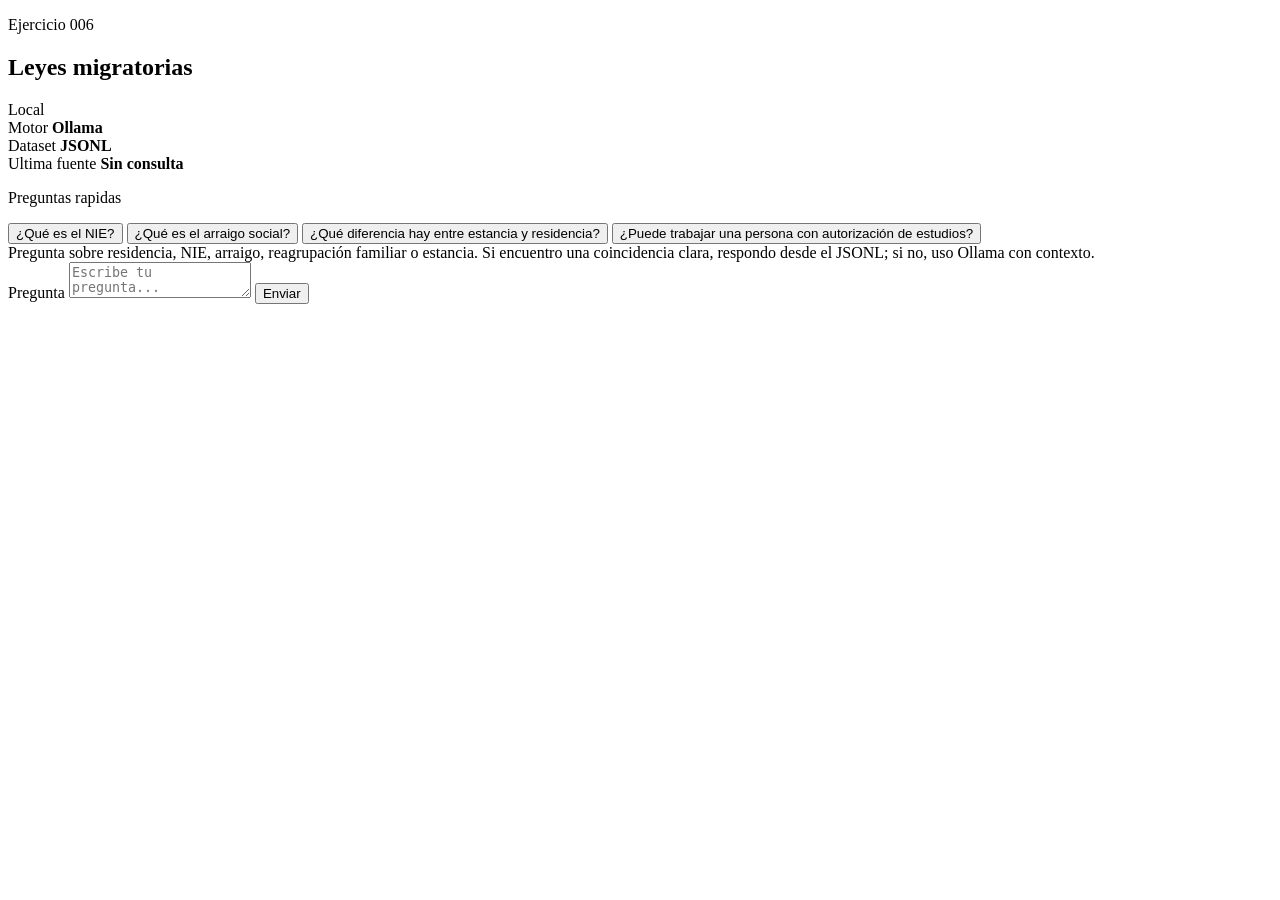
==== 006-leyes-migratorias_entrenamiento/web/index.html @ 1da41e3e "feat: entrenamdo modelo ia con RAG" ====
<!doctype html>
<html lang="es">
<head>
  <meta charset="utf-8">
  <meta name="viewport" content="width=device-width, initial-scale=1">
  <title>Consulta local de leyes migratorias</title>
  <link rel="stylesheet" href="/styles.css">
</head>
<body>
  <main class="app-shell">
    <section class="workspace" aria-label="Consulta de leyes migratorias">
      <header class="topbar">
        <div>
          <p class="eyebrow">Ejercicio 006</p>
          <h1>Leyes migratorias</h1>
        </div>
        <div class="status">
          <span class="status-dot"></span>
          <span>Local</span>
        </div>
      </header>

      <div class="content-grid">
        <aside class="side-panel" aria-label="Datos del sistema">
          <div class="metric">
            <span class="metric-label">Motor</span>
            <strong id="modelName">Ollama</strong>
          </div>
          <div class="metric">
            <span class="metric-label">Dataset</span>
            <strong id="datasetSize">JSONL</strong>
          </div>
          <div class="metric">
            <span class="metric-label">Ultima fuente</span>
            <strong id="lastSource">Sin consulta</strong>
          </div>

          <div class="quick-area">
            <p class="panel-title">Preguntas rapidas</p>
            <button class="quick-btn" type="button">¿Qué es el NIE?</button>
            <button class="quick-btn" type="button">¿Qué es el arraigo social?</button>
            <button class="quick-btn" type="button">¿Qué diferencia hay entre estancia y residencia?</button>
            <button class="quick-btn" type="button">¿Puede trabajar una persona con autorización de estudios?</button>
          </div>
        </aside>

        <section class="chat-panel" aria-label="Chat">
          <div id="chatLog" class="chat-log" aria-live="polite">
            <article class="message assistant">
              <div class="bubble">
                Pregunta sobre residencia, NIE, arraigo, reagrupación familiar o estancia. Si encuentro una coincidencia clara, respondo desde el JSONL; si no, uso Ollama con contexto.
              </div>
            </article>
          </div>

          <form id="askForm" class="composer">
            <label class="sr-only" for="questionInput">Pregunta</label>
            <textarea id="questionInput" rows="2" placeholder="Escribe tu pregunta..." required></textarea>
            <button id="sendButton" type="submit" aria-label="Enviar pregunta">
              <span>Enviar</span>
            </button>
          </form>
        </section>
      </div>
    </section>
  </main>

  <script src="/app.js"></script>
</body>
</html>
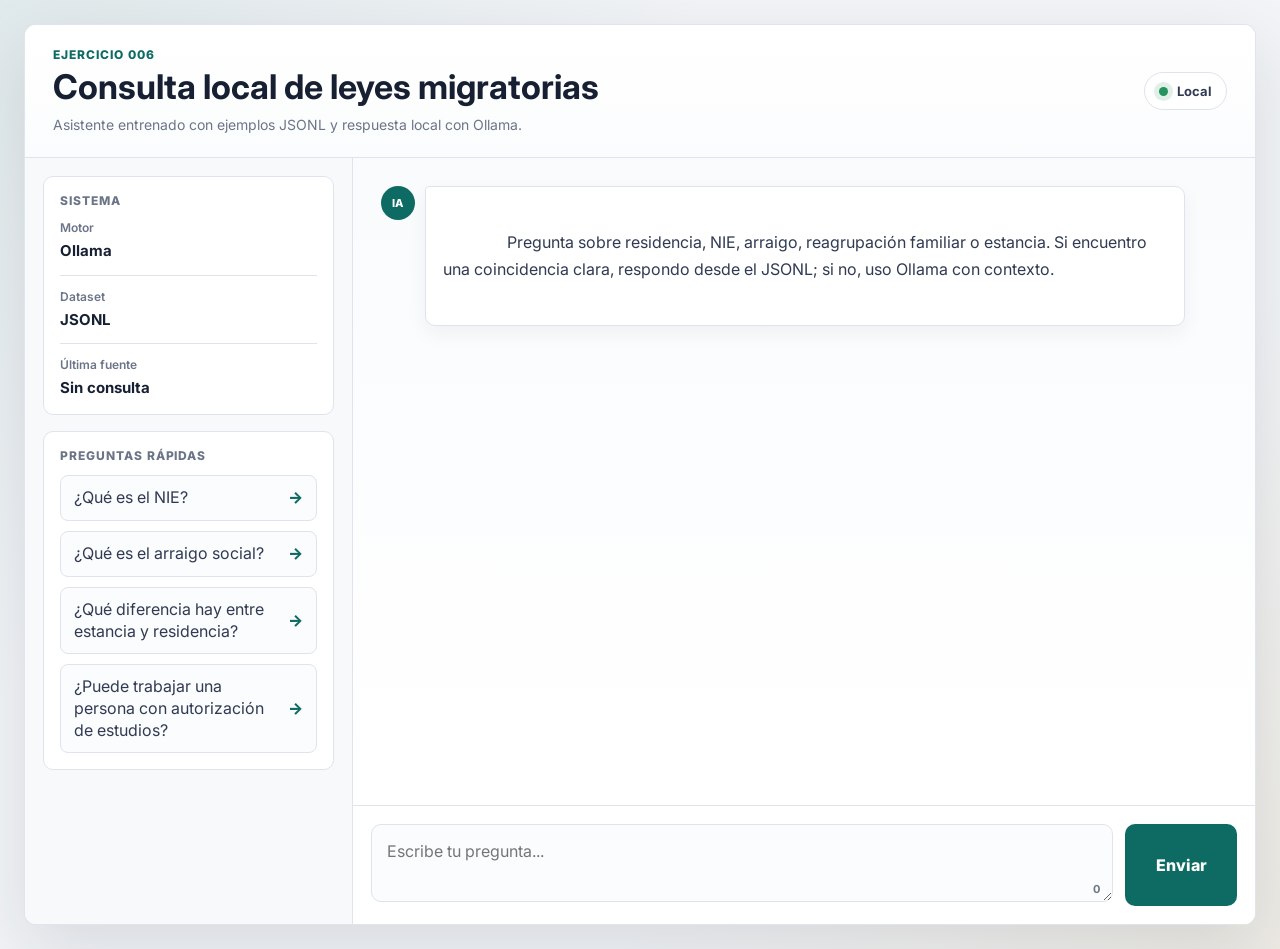
==== commit 3bcf4b2c: "feat: archivos md demos" ====
--- a/006-leyes-migratorias_entrenamiento/web/index.html
+++ b/006-leyes-migratorias_entrenamiento/web/index.html
@@ -4,7 +4,10 @@
   <meta charset="utf-8">
   <meta name="viewport" content="width=device-width, initial-scale=1">
   <title>Consulta local de leyes migratorias</title>
-  <link rel="stylesheet" href="/styles.css">
+  <link rel="preconnect" href="https://fonts.googleapis.com">
+  <link rel="preconnect" href="https://fonts.gstatic.com" crossorigin>
+  <link href="https://fonts.googleapis.com/css2?family=Inter:wght@400;500;600;700;800&display=swap" rel="stylesheet">
+  <link rel="stylesheet" href="styles.css">
 </head>
 <body>
   <main class="app-shell">
@@ -12,7 +15,8 @@
       <header class="topbar">
         <div>
           <p class="eyebrow">Ejercicio 006</p>
-          <h1>Leyes migratorias</h1>
+          <h1>Consulta local de leyes migratorias</h1>
+          <p class="subtitle">Asistente entrenado con ejemplos JSONL y respuesta local con Ollama.</p>
         </div>
         <div class="status">
           <span class="status-dot"></span>
@@ -22,21 +26,24 @@
 
       <div class="content-grid">
         <aside class="side-panel" aria-label="Datos del sistema">
-          <div class="metric">
-            <span class="metric-label">Motor</span>
-            <strong id="modelName">Ollama</strong>
-          </div>
-          <div class="metric">
-            <span class="metric-label">Dataset</span>
-            <strong id="datasetSize">JSONL</strong>
-          </div>
-          <div class="metric">
-            <span class="metric-label">Ultima fuente</span>
-            <strong id="lastSource">Sin consulta</strong>
+          <div class="panel-section system-card">
+            <p class="panel-title">Sistema</p>
+            <div class="metric">
+              <span class="metric-label">Motor</span>
+              <strong id="modelName">Ollama</strong>
+            </div>
+            <div class="metric">
+              <span class="metric-label">Dataset</span>
+              <strong id="datasetSize">JSONL</strong>
+            </div>
+            <div class="metric">
+              <span class="metric-label">Última fuente</span>
+              <strong id="lastSource">Sin consulta</strong>
+            </div>
           </div>
 
-          <div class="quick-area">
-            <p class="panel-title">Preguntas rapidas</p>
+          <div class="panel-section quick-area">
+            <p class="panel-title">Preguntas rápidas</p>
             <button class="quick-btn" type="button">¿Qué es el NIE?</button>
             <button class="quick-btn" type="button">¿Qué es el arraigo social?</button>
             <button class="quick-btn" type="button">¿Qué diferencia hay entre estancia y residencia?</button>
@@ -47,6 +54,7 @@
         <section class="chat-panel" aria-label="Chat">
           <div id="chatLog" class="chat-log" aria-live="polite">
             <article class="message assistant">
+              <div class="avatar" aria-hidden="true">IA</div>
               <div class="bubble">
                 Pregunta sobre residencia, NIE, arraigo, reagrupación familiar o estancia. Si encuentro una coincidencia clara, respondo desde el JSONL; si no, uso Ollama con contexto.
               </div>
@@ -55,7 +63,10 @@
 
           <form id="askForm" class="composer">
             <label class="sr-only" for="questionInput">Pregunta</label>
-            <textarea id="questionInput" rows="2" placeholder="Escribe tu pregunta..." required></textarea>
+            <div class="input-wrap">
+              <textarea id="questionInput" rows="2" placeholder="Escribe tu pregunta..." required></textarea>
+              <span id="charCount" class="char-count">0</span>
+            </div>
             <button id="sendButton" type="submit" aria-label="Enviar pregunta">
               <span>Enviar</span>
             </button>
@@ -65,6 +76,6 @@
     </section>
   </main>
 
-  <script src="/app.js"></script>
+  <script src="app.js"></script>
 </body>
 </html>
--- a/006-leyes-migratorias_entrenamiento/web/styles.css
+++ b/006-leyes-migratorias_entrenamiento/web/styles.css
@@ -0,0 +1,528 @@
+:root {
+  --bg: #f2f4f7;
+  --ink: #172033;
+  --ink-soft: #303a52;
+  --muted: #6c7588;
+  --line: #dfe4ec;
+  --panel: #ffffff;
+  --panel-soft: #f8fafc;
+  --accent: #0e6b63;
+  --accent-strong: #094d47;
+  --accent-soft: #e4f4f1;
+  --gold: #c59b3f;
+  --user: #173d5f;
+  --danger: #a13a35;
+  --shadow: 0 24px 70px rgba(23, 32, 51, 0.12);
+}
+
+* {
+  box-sizing: border-box;
+}
+
+body {
+  margin: 0;
+  min-height: 100vh;
+  background:
+    linear-gradient(135deg, rgba(14, 107, 99, 0.08), transparent 32%),
+    linear-gradient(315deg, rgba(197, 155, 63, 0.1), transparent 30%),
+    var(--bg);
+  color: var(--ink);
+  font-family: "Inter", Arial, Helvetica, sans-serif;
+}
+
+button,
+textarea {
+  font: inherit;
+}
+
+button {
+  -webkit-tap-highlight-color: transparent;
+}
+
+.app-shell {
+  min-height: 100vh;
+  padding: 24px;
+}
+
+.workspace {
+  max-width: 1240px;
+  min-height: calc(100vh - 48px);
+  margin: 0 auto;
+  background: var(--panel);
+  border: 1px solid rgba(223, 228, 236, 0.95);
+  border-radius: 12px;
+  box-shadow: var(--shadow);
+  overflow: hidden;
+}
+
+.topbar {
+  min-height: 104px;
+  display: flex;
+  align-items: center;
+  justify-content: space-between;
+  gap: 18px;
+  padding: 22px 28px;
+  border-bottom: 1px solid var(--line);
+  background: linear-gradient(180deg, #ffffff 0%, #fbfcfd 100%);
+}
+
+.eyebrow {
+  margin: 0 0 7px;
+  color: var(--accent);
+  font-size: 12px;
+  font-weight: 800;
+  letter-spacing: 0.08em;
+  text-transform: uppercase;
+}
+
+h1 {
+  margin: 0;
+  font-size: clamp(24px, 3vw, 34px);
+  line-height: 1.08;
+  letter-spacing: 0;
+}
+
+.subtitle {
+  max-width: 620px;
+  margin: 8px 0 0;
+  color: var(--muted);
+  font-size: 14px;
+  line-height: 1.55;
+}
+
+.status {
+  display: inline-flex;
+  align-items: center;
+  gap: 9px;
+  min-height: 38px;
+  padding: 0 14px;
+  border: 1px solid var(--line);
+  border-radius: 999px;
+  color: var(--ink-soft);
+  background: var(--panel);
+  font-size: 13px;
+  font-weight: 700;
+  white-space: nowrap;
+}
+
+.status-dot {
+  width: 9px;
+  height: 9px;
+  border-radius: 50%;
+  background: #24935d;
+  box-shadow: 0 0 0 5px rgba(36, 147, 93, 0.14);
+}
+
+.content-grid {
+  display: grid;
+  grid-template-columns: 328px 1fr;
+  min-height: calc(100vh - 153px);
+}
+
+.side-panel {
+  padding: 18px;
+  border-right: 1px solid var(--line);
+  background: #f7f9fb;
+}
+
+.panel-section {
+  margin-bottom: 16px;
+}
+
+.system-card {
+  padding: 16px;
+  border: 1px solid var(--line);
+  border-radius: 10px;
+  background: var(--panel);
+}
+
+.panel-title {
+  margin: 0 0 12px;
+  color: var(--muted);
+  font-size: 12px;
+  font-weight: 800;
+  letter-spacing: 0.08em;
+  text-transform: uppercase;
+}
+
+.metric {
+  padding: 13px 0;
+  border-top: 1px solid var(--line);
+}
+
+.metric:first-of-type {
+  border-top: 0;
+  padding-top: 0;
+}
+
+.metric:last-child {
+  padding-bottom: 0;
+}
+
+.metric-label {
+  display: block;
+  margin-bottom: 6px;
+  color: var(--muted);
+  font-size: 12px;
+  font-weight: 600;
+}
+
+.metric strong {
+  display: block;
+  color: var(--ink);
+  font-size: 15px;
+  line-height: 1.35;
+  overflow-wrap: anywhere;
+}
+
+.quick-area {
+  padding: 16px;
+  border: 1px solid var(--line);
+  border-radius: 10px;
+  background: var(--panel);
+}
+
+.quick-btn {
+  position: relative;
+  width: 100%;
+  min-height: 46px;
+  margin-bottom: 10px;
+  padding: 11px 38px 11px 13px;
+  border: 1px solid var(--line);
+  border-radius: 8px;
+  background: #fbfcfd;
+  color: var(--ink-soft);
+  text-align: left;
+  line-height: 1.35;
+  cursor: pointer;
+  transition: border-color 0.16s ease, background 0.16s ease, color 0.16s ease, transform 0.16s ease;
+}
+
+.quick-btn::after {
+  content: "→";
+  position: absolute;
+  right: 13px;
+  top: 50%;
+  transform: translateY(-50%);
+  color: var(--accent);
+  font-weight: 800;
+}
+
+.quick-btn:hover {
+  border-color: rgba(14, 107, 99, 0.45);
+  background: var(--accent-soft);
+  color: var(--accent-strong);
+  transform: translateY(-1px);
+}
+
+.quick-btn:last-child {
+  margin-bottom: 0;
+}
+
+.chat-panel {
+  display: grid;
+  grid-template-rows: 1fr auto;
+  min-width: 0;
+  background: #fcfdfe;
+}
+
+.chat-log {
+  height: calc(100vh - 253px);
+  min-height: 430px;
+  overflow-y: auto;
+  padding: 28px;
+  background:
+    linear-gradient(180deg, rgba(248, 250, 252, 0.85), rgba(255, 255, 255, 0.92)),
+    #ffffff;
+}
+
+.message {
+  display: flex;
+  align-items: flex-start;
+  gap: 10px;
+  margin-bottom: 18px;
+}
+
+.message.user {
+  justify-content: flex-end;
+}
+
+.avatar {
+  flex: 0 0 34px;
+  width: 34px;
+  height: 34px;
+  border-radius: 50%;
+  display: grid;
+  place-items: center;
+  background: var(--accent);
+  color: #ffffff;
+  font-size: 11px;
+  font-weight: 800;
+  letter-spacing: 0.03em;
+}
+
+.message.user .avatar {
+  order: 2;
+  background: var(--user);
+}
+
+.bubble {
+  max-width: min(760px, calc(100% - 48px));
+  padding: 15px 17px;
+  border: 1px solid var(--line);
+  border-radius: 10px;
+  background: var(--panel);
+  color: var(--ink-soft);
+  line-height: 1.68;
+  white-space: pre-wrap;
+  box-shadow: 0 8px 20px rgba(23, 32, 51, 0.05);
+}
+
+.message.assistant .bubble {
+  border-top-left-radius: 4px;
+}
+
+.message.user .bubble {
+  border-top-right-radius: 4px;
+  background: var(--user);
+  color: #ffffff;
+  border-color: var(--user);
+  box-shadow: 0 10px 22px rgba(23, 61, 95, 0.18);
+}
+
+.bubble p {
+  margin: 0 0 10px;
+}
+
+.bubble p:last-child {
+  margin-bottom: 0;
+}
+
+.bubble ul,
+.bubble ol {
+  margin: 10px 0 0 22px;
+  padding: 0;
+}
+
+.bubble li {
+  margin-bottom: 7px;
+}
+
+.meta {
+  margin-top: 12px;
+  padding-top: 10px;
+  border-top: 1px solid rgba(223, 228, 236, 0.8);
+  color: var(--muted);
+  font-size: 12px;
+  font-weight: 600;
+}
+
+.matches {
+  margin-top: 12px;
+  padding-top: 12px;
+  border-top: 1px solid var(--line);
+  color: var(--muted);
+  font-size: 12px;
+}
+
+.matches-title {
+  margin-bottom: 8px;
+  color: var(--ink-soft);
+  font-weight: 800;
+}
+
+.match-row {
+  display: flex;
+  gap: 8px;
+  align-items: flex-start;
+  margin-top: 7px;
+}
+
+.match-score {
+  flex: 0 0 auto;
+  min-width: 42px;
+  padding: 2px 6px;
+  border-radius: 999px;
+  background: var(--accent-soft);
+  color: var(--accent-strong);
+  font-weight: 800;
+  text-align: center;
+}
+
+.thinking .bubble {
+  display: inline-flex;
+  align-items: center;
+  gap: 10px;
+  color: var(--muted);
+}
+
+.typing-dots {
+  display: inline-flex;
+  gap: 4px;
+}
+
+.typing-dots span {
+  width: 6px;
+  height: 6px;
+  border-radius: 50%;
+  background: var(--accent);
+  animation: pulse 0.9s infinite ease-in-out;
+}
+
+.typing-dots span:nth-child(2) {
+  animation-delay: 0.12s;
+}
+
+.typing-dots span:nth-child(3) {
+  animation-delay: 0.24s;
+}
+
+@keyframes pulse {
+  0%, 80%, 100% {
+    opacity: 0.35;
+    transform: translateY(0);
+  }
+
+  40% {
+    opacity: 1;
+    transform: translateY(-3px);
+  }
+}
+
+.composer {
+  display: grid;
+  grid-template-columns: minmax(0, 1fr) 112px;
+  gap: 12px;
+  padding: 18px;
+  border-top: 1px solid var(--line);
+  background: #ffffff;
+}
+
+.input-wrap {
+  position: relative;
+}
+
+textarea {
+  width: 100%;
+  min-height: 58px;
+  max-height: 170px;
+  resize: vertical;
+  padding: 14px 48px 14px 15px;
+  border: 1px solid var(--line);
+  border-radius: 10px;
+  outline: none;
+  color: var(--ink);
+  background: #fbfcfd;
+  line-height: 1.5;
+  transition: border-color 0.16s ease, box-shadow 0.16s ease, background 0.16s ease;
+}
+
+textarea:focus {
+  border-color: var(--accent);
+  background: #ffffff;
+  box-shadow: 0 0 0 4px rgba(14, 107, 99, 0.14);
+}
+
+.char-count {
+  position: absolute;
+  right: 13px;
+  bottom: 10px;
+  color: var(--muted);
+  font-size: 11px;
+  font-weight: 700;
+  pointer-events: none;
+}
+
+#sendButton {
+  min-height: 58px;
+  border: 0;
+  border-radius: 10px;
+  background: var(--accent);
+  color: #ffffff;
+  font-weight: 800;
+  cursor: pointer;
+  transition: background 0.16s ease, transform 0.16s ease, opacity 0.16s ease;
+}
+
+#sendButton:hover {
+  background: var(--accent-strong);
+  transform: translateY(-1px);
+}
+
+#sendButton:disabled {
+  cursor: wait;
+  opacity: 0.65;
+  transform: none;
+}
+
+.sr-only {
+  position: absolute;
+  width: 1px;
+  height: 1px;
+  padding: 0;
+  margin: -1px;
+  overflow: hidden;
+  clip: rect(0, 0, 0, 0);
+  border: 0;
+}
+
+@media (max-width: 900px) {
+  .app-shell {
+    padding: 12px;
+  }
+
+  .workspace {
+    min-height: calc(100vh - 24px);
+  }
+
+  .topbar {
+    align-items: flex-start;
+    flex-direction: column;
+    padding: 20px;
+  }
+
+  .content-grid {
+    grid-template-columns: 1fr;
+  }
+
+  .side-panel {
+    border-right: 0;
+    border-bottom: 1px solid var(--line);
+  }
+
+  .chat-log {
+    height: 50vh;
+    min-height: 340px;
+    padding: 18px;
+  }
+
+  .composer {
+    grid-template-columns: 1fr;
+  }
+
+  #sendButton {
+    width: 100%;
+  }
+}
+
+@media (max-width: 560px) {
+  .app-shell {
+    padding: 0;
+  }
+
+  .workspace {
+    min-height: 100vh;
+    border: 0;
+    border-radius: 0;
+  }
+
+  .topbar,
+  .side-panel,
+  .composer {
+    padding: 16px;
+  }
+
+  .bubble {
+    max-width: calc(100% - 42px);
+  }
+}
